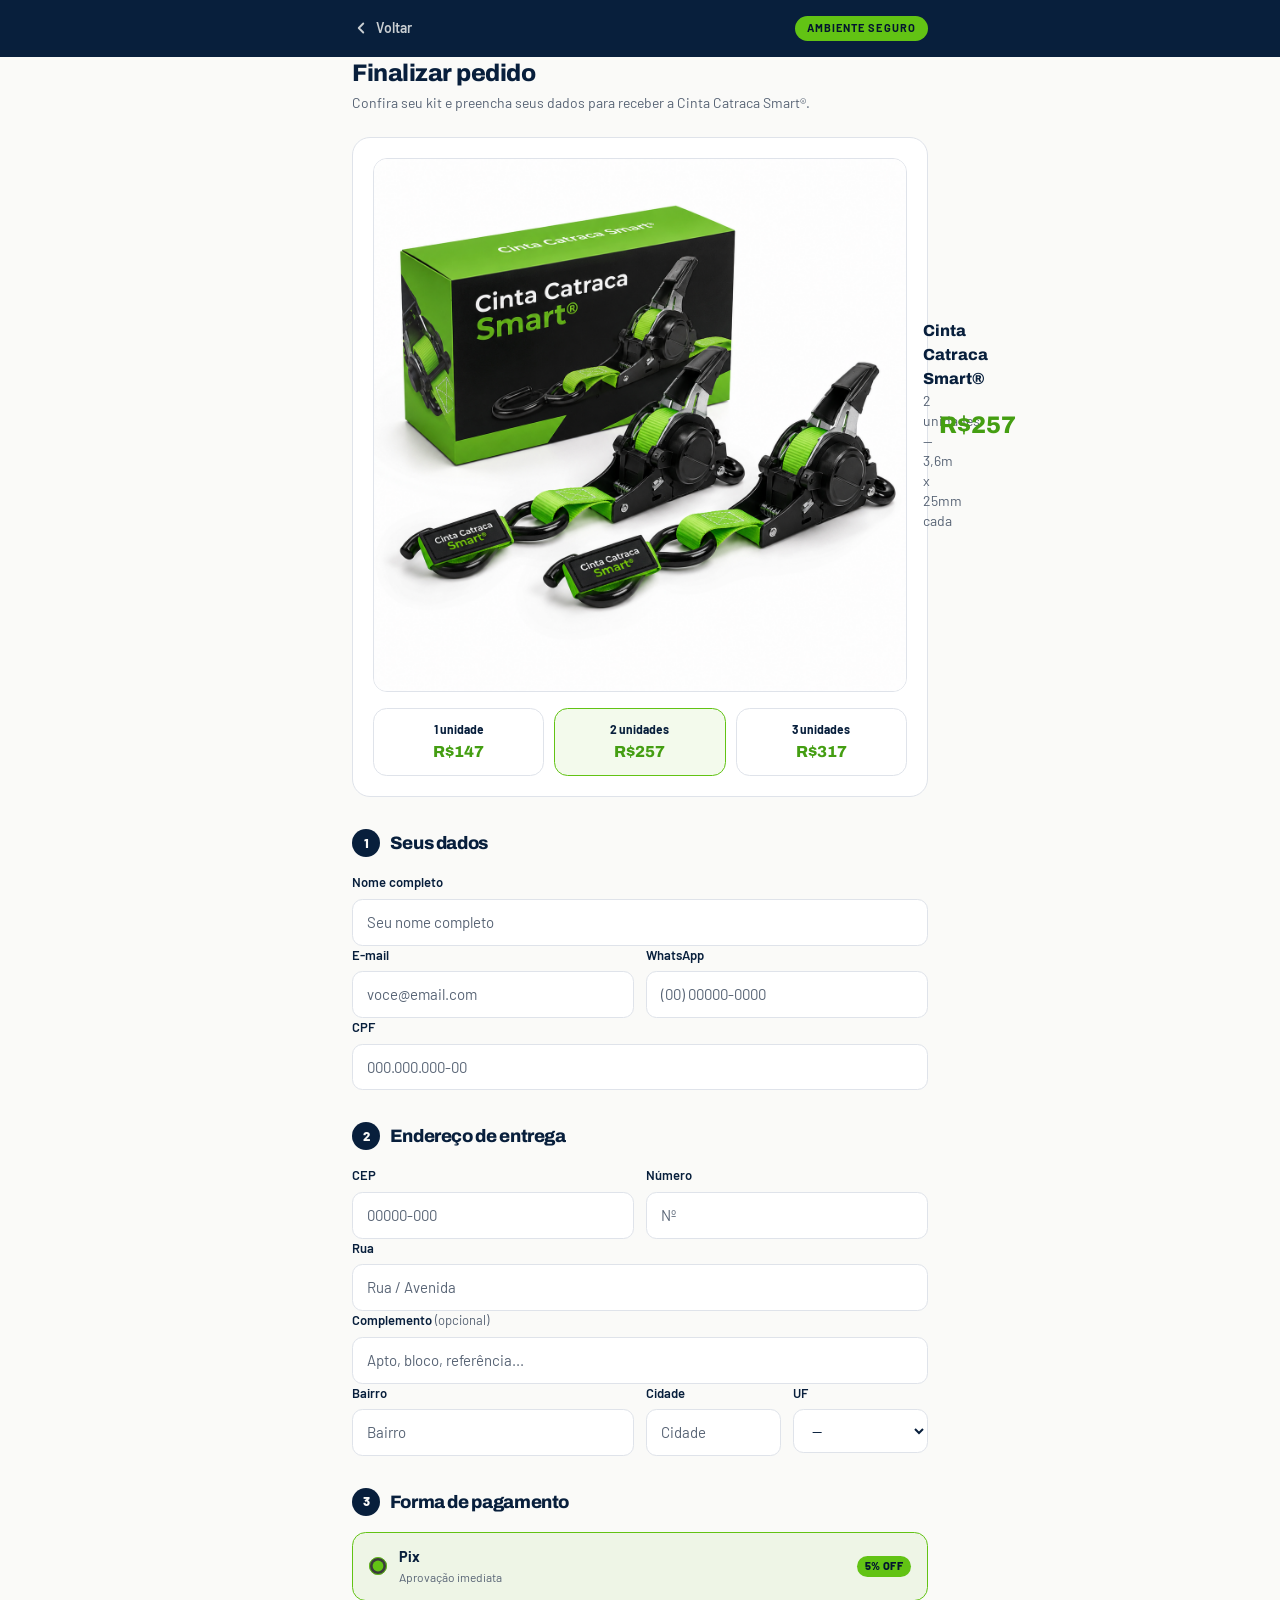
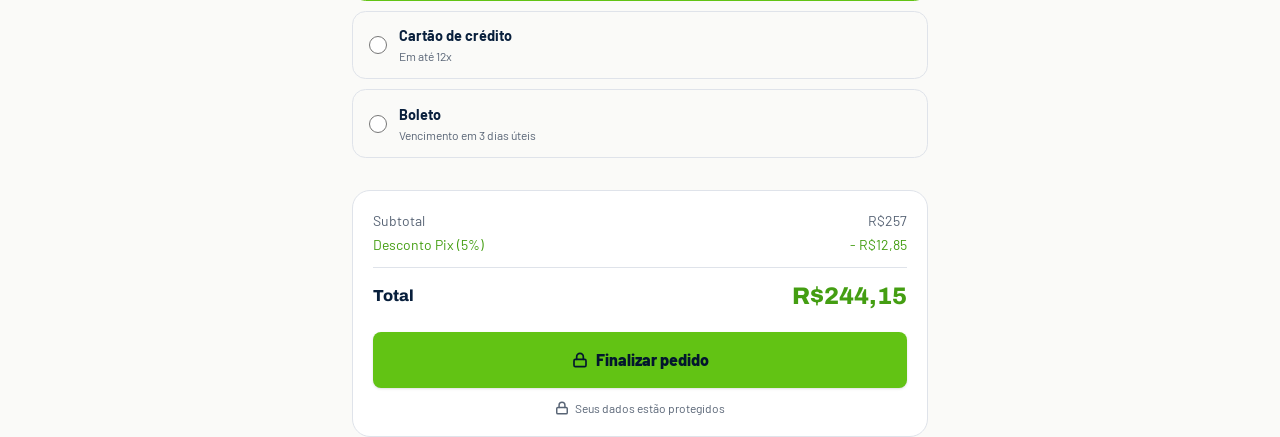
==== checkout.html @ 11b92111 "Add checkout page matching landing page design (ready for Appmax integration)" ====
<!DOCTYPE html>
<html lang="pt-BR">
<head>
<meta charset="utf-8">
<meta name="viewport" content="width=device-width, initial-scale=1">
<link rel="stylesheet" href="css/styles-BChACixR.css" data-precedence="default">
<link rel="stylesheet" href="https://fonts.googleapis.com/css2?family=Archivo:wght@600;700;800;900&family=Barlow:wght@400;500;600;700&display=swap" data-precedence="default">
<link rel="preconnect" href="https://fonts.googleapis.com">
<link rel="preconnect" href="https://fonts.gstatic.com" crossorigin="anonymous">
<link rel="icon" href="images/favicon.png" type="image/png">
<title>Finalizar pedido — Cinta Catraca Smart®</title>
<meta name="robots" content="noindex">
<style>
  /*
    Reaproveita as variáveis de cor já definidas em css/styles-BChACixR.css
    (--navy, --brand, --brand-deep, --border, --muted-foreground, --card,
    --destructive, --primary, --secondary...) — mesma paleta da landing page.
    Só o necessário para os elementos de FORMULÁRIO, que não existiam na
    landing (inputs, seletor de pagamento, stepper). Nada aqui redefine
    cores: tudo usa var(--token) para casar 100% com o design existente.
  */
  .checkout-field{display:flex;flex-direction:column;gap:.375rem}
  .checkout-field label{font-size:.8125rem;font-weight:600;color:var(--navy)}
  .checkout-input{
    width:100%;border:1px solid var(--border);border-radius:.65rem;
    padding:.7rem .85rem;font-size:.9375rem;font-family:inherit;
    color:var(--navy);background:var(--card);transition:border-color .15s,box-shadow .15s;
  }
  .checkout-input:focus{outline:none;border-color:var(--brand);box-shadow:0 0 0 3px color-mix(in oklab, var(--brand) 30%, transparent)}
  .checkout-input::placeholder{color:var(--muted-foreground)}
  .checkout-row2{display:grid;grid-template-columns:1fr 1fr;gap:.75rem}
  .checkout-row3{display:grid;grid-template-columns:2fr 1fr 1fr;gap:.75rem}
  .checkout-section-title{display:flex;align-items:center;gap:.6rem;margin-bottom:1rem}
  .checkout-step-badge{
    display:flex;align-items:center;justify-content:center;
    width:1.75rem;height:1.75rem;border-radius:9999px;background:var(--navy);
    color:var(--navy-foreground);font-size:.8125rem;font-weight:800;flex-shrink:0;
  }
  .pay-option{
    display:flex;align-items:center;gap:.75rem;border:1.5px solid var(--border);
    border-radius:.85rem;padding:.85rem 1rem;cursor:pointer;transition:border-color .15s,background .15s;
  }
  .pay-option:has(input:checked){border-color:var(--brand);background:color-mix(in oklab, var(--brand) 8%, transparent)}
  .pay-option input{accent-color:var(--brand);width:1.15rem;height:1.15rem;flex-shrink:0}
  .pay-option .pay-name{font-weight:700;color:var(--navy);font-size:.9rem}
  .pay-option .pay-desc{font-size:.75rem;color:var(--muted-foreground)}
  .pay-badge{
    margin-left:auto;font-size:.6875rem;font-weight:800;text-transform:uppercase;
    letter-spacing:.03em;background:var(--brand);color:var(--primary-foreground);
    padding:.15rem .5rem;border-radius:9999px;
  }
  .kit-pill{border:1.5px solid var(--border);border-radius:.85rem;padding:.7rem .9rem;cursor:pointer;text-align:center;transition:border-color .15s,background .15s}
  .kit-pill:has(input:checked){border-color:var(--brand);background:color-mix(in oklab, var(--brand) 8%, transparent)}
  .kit-pill input{position:absolute;opacity:0;pointer-events:none}
  .kit-pill .kit-pill-label{font-size:.75rem;font-weight:700;color:var(--navy)}
  .kit-pill .kit-pill-price{font-family:Archivo,sans-serif;font-weight:800;color:var(--brand-deep);font-size:1rem;margin-top:.15rem}
  #placeholder-panel{display:none}
  #placeholder-panel.show{display:block}
  @media (max-width:480px){.checkout-row3{grid-template-columns:1.6fr 1fr 1fr}}
</style>
</head>
<body>

<header class="bg-navy px-5 py-4 text-navy-foreground">
  <div class="mx-auto flex w-full max-w-xl items-center justify-between">
    <a href="index.html" class="inline-flex items-center gap-1.5 text-sm font-semibold text-navy-foreground/80 hover:text-navy-foreground">
      <svg xmlns="http://www.w3.org/2000/svg" width="18" height="18" viewBox="0 0 24 24" fill="none" stroke="currentColor" stroke-width="2.5" stroke-linecap="round" stroke-linejoin="round"><path d="m15 18-6-6 6-6"></path></svg>
      Voltar
    </a>
    <p class="inline-flex items-center rounded-full bg-brand px-3 py-1 text-[11px] font-bold tracking-widest text-primary-foreground uppercase">Ambiente seguro</p>
  </div>
</header>

<main class="px-5 py-8">
  <div class="mx-auto w-full max-w-xl">

    <h1 class="font-display text-navy text-2xl font-extrabold">Finalizar pedido</h1>
    <p class="mt-1 text-sm text-muted-foreground">Confira seu kit e preencha seus dados para receber a Cinta Catraca Smart®.</p>

    <!-- Resumo do pedido -->
    <section class="mt-6 rounded-2xl border bg-card p-5 border-border">
      <div class="flex items-center gap-4">
        <img src="images/01.png" alt="Cinta Catraca Smart®" class="h-20 w-20 rounded-xl border border-border object-cover bg-white">
        <div class="min-w-0 flex-1">
          <p class="font-display text-navy font-extrabold">Cinta Catraca Smart®</p>
          <p id="kit-desc" class="text-sm text-muted-foreground">1 unidade — 3,6m x 25mm</p>
        </div>
        <p id="kit-price" class="font-display text-brand-deep text-2xl font-extrabold shrink-0">R$147</p>
      </div>

      <div class="mt-4 grid grid-cols-3 gap-2.5" role="radiogroup" aria-label="Escolha o kit">
        <label class="kit-pill">
          <input type="radio" name="kit" value="1" data-price="147" data-desc="1 unidade — 3,6m x 25mm">
          <p class="kit-pill-label">1 unidade</p>
          <p class="kit-pill-price">R$147</p>
        </label>
        <label class="kit-pill">
          <input type="radio" name="kit" value="2" data-price="257" data-desc="2 unidades — 3,6m x 25mm cada" checked>
          <p class="kit-pill-label">2 unidades</p>
          <p class="kit-pill-price">R$257</p>
        </label>
        <label class="kit-pill">
          <input type="radio" name="kit" value="3" data-price="317" data-desc="3 unidades — 3,6m x 25mm cada">
          <p class="kit-pill-label">3 unidades</p>
          <p class="kit-pill-price">R$317</p>
        </label>
      </div>
    </section>

    <form id="checkout-form">

      <!-- Dados pessoais -->
      <section class="mt-8">
        <div class="checkout-section-title">
          <span class="checkout-step-badge">1</span>
          <h2 class="font-display text-navy text-lg font-extrabold">Seus dados</h2>
        </div>
        <div class="flex flex-col gap-3.5">
          <div class="checkout-field">
            <label for="f-nome">Nome completo</label>
            <input class="checkout-input" id="f-nome" name="nome" type="text" autocomplete="name" placeholder="Seu nome completo" required>
          </div>
          <div class="checkout-row2">
            <div class="checkout-field">
              <label for="f-email">E-mail</label>
              <input class="checkout-input" id="f-email" name="email" type="email" autocomplete="email" placeholder="voce@email.com" required>
            </div>
            <div class="checkout-field">
              <label for="f-telefone">WhatsApp</label>
              <input class="checkout-input" id="f-telefone" name="telefone" type="tel" autocomplete="tel" placeholder="(00) 00000-0000" inputmode="numeric" required>
            </div>
          </div>
          <div class="checkout-field">
            <label for="f-cpf">CPF</label>
            <input class="checkout-input" id="f-cpf" name="cpf" type="text" placeholder="000.000.000-00" inputmode="numeric" maxlength="14" required>
          </div>
        </div>
      </section>

      <!-- Endereço -->
      <section class="mt-8">
        <div class="checkout-section-title">
          <span class="checkout-step-badge">2</span>
          <h2 class="font-display text-navy text-lg font-extrabold">Endereço de entrega</h2>
        </div>
        <div class="flex flex-col gap-3.5">
          <div class="checkout-row2">
            <div class="checkout-field">
              <label for="f-cep">CEP</label>
              <input class="checkout-input" id="f-cep" name="cep" type="text" placeholder="00000-000" inputmode="numeric" maxlength="9" required>
            </div>
            <div class="checkout-field">
              <label for="f-numero">Número</label>
              <input class="checkout-input" id="f-numero" name="numero" type="text" placeholder="Nº" required>
            </div>
          </div>
          <div class="checkout-field">
            <label for="f-rua">Rua</label>
            <input class="checkout-input" id="f-rua" name="rua" type="text" placeholder="Rua / Avenida" required>
          </div>
          <div class="checkout-field">
            <label for="f-complemento">Complemento <span class="text-muted-foreground font-normal">(opcional)</span></label>
            <input class="checkout-input" id="f-complemento" name="complemento" type="text" placeholder="Apto, bloco, referência...">
          </div>
          <div class="checkout-row2">
            <div class="checkout-field">
              <label for="f-bairro">Bairro</label>
              <input class="checkout-input" id="f-bairro" name="bairro" type="text" placeholder="Bairro" required>
            </div>
            <div class="checkout-row2" style="gap:.75rem">
              <div class="checkout-field">
                <label for="f-cidade">Cidade</label>
                <input class="checkout-input" id="f-cidade" name="cidade" type="text" placeholder="Cidade" required>
              </div>
              <div class="checkout-field">
                <label for="f-estado">UF</label>
                <select class="checkout-input" id="f-estado" name="estado" required>
                  <option value="">--</option>
                  <option>AC</option><option>AL</option><option>AP</option><option>AM</option><option>BA</option>
                  <option>CE</option><option>DF</option><option>ES</option><option>GO</option><option>MA</option>
                  <option>MT</option><option>MS</option><option>MG</option><option>PA</option><option>PB</option>
                  <option>PR</option><option>PE</option><option>PI</option><option>RJ</option><option>RN</option>
                  <option>RS</option><option>RO</option><option>RR</option><option>SC</option><option>SP</option>
                  <option>SE</option><option>TO</option>
                </select>
              </div>
            </div>
          </div>
          <p id="cep-status" class="text-xs text-muted-foreground"></p>
        </div>
      </section>

      <!-- Pagamento -->
      <section class="mt-8">
        <div class="checkout-section-title">
          <span class="checkout-step-badge">3</span>
          <h2 class="font-display text-navy text-lg font-extrabold">Forma de pagamento</h2>
        </div>
        <div class="flex flex-col gap-2.5" role="radiogroup" aria-label="Forma de pagamento">
          <label class="pay-option">
            <input type="radio" name="pagamento" value="pix" checked>
            <div>
              <p class="pay-name">Pix</p>
              <p class="pay-desc">Aprovação imediata</p>
            </div>
            <span class="pay-badge">5% off</span>
          </label>
          <label class="pay-option">
            <input type="radio" name="pagamento" value="credit_card">
            <div>
              <p class="pay-name">Cartão de crédito</p>
              <p class="pay-desc">Em até 12x</p>
            </div>
          </label>
          <label class="pay-option">
            <input type="radio" name="pagamento" value="boleto">
            <div>
              <p class="pay-name">Boleto</p>
              <p class="pay-desc">Vencimento em 3 dias úteis</p>
            </div>
          </label>
        </div>
      </section>

      <!-- Total + CTA -->
      <section class="mt-8 rounded-2xl border bg-card p-5 border-border">
        <div class="flex items-center justify-between text-sm text-muted-foreground">
          <span>Subtotal</span>
          <span id="total-subtotal">R$257</span>
        </div>
        <div id="total-discount-row" class="mt-1 flex items-center justify-between text-sm" style="color:var(--brand-deep)">
          <span>Desconto Pix (5%)</span>
          <span id="total-discount">- R$12,85</span>
        </div>
        <div class="mt-3 flex items-center justify-between border-t border-border pt-3">
          <span class="font-display text-navy font-extrabold">Total</span>
          <span id="total-final" class="font-display text-brand-deep text-2xl font-extrabold">R$244,15</span>
        </div>

        <button type="submit" class="mt-5 inline-flex items-center justify-center gap-2 whitespace-nowrap cursor-pointer transition-colors focus-visible:outline-none focus-visible:ring-1 focus-visible:ring-ring [&_svg]:pointer-events-none [&_svg]:size-4 [&_svg]:shrink-0 bg-primary text-primary-foreground shadow hover:bg-primary/90 rounded-md px-8 h-14 w-full text-base font-extrabold">
          <svg xmlns="http://www.w3.org/2000/svg" width="24" height="24" viewBox="0 0 24 24" fill="none" stroke="currentColor" stroke-width="2.5" stroke-linecap="round" stroke-linejoin="round"><rect width="18" height="11" x="3" y="11" rx="2" ry="2"></rect><path d="M7 11V7a5 5 0 0 1 10 0v4"></path></svg>
          Finalizar pedido
        </button>

        <p class="mt-3 flex items-center justify-center gap-1.5 text-xs text-muted-foreground">
          <svg xmlns="http://www.w3.org/2000/svg" width="14" height="14" viewBox="0 0 24 24" fill="none" stroke="currentColor" stroke-width="2.5" stroke-linecap="round" stroke-linejoin="round"><rect width="18" height="11" x="3" y="11" rx="2" ry="2"></rect><path d="M7 11V7a5 5 0 0 1 10 0v4"></path></svg>
          Seus dados estão protegidos
        </p>
      </section>
    </form>

    <!-- Painel exibido no submit, enquanto a integração de pagamento não está no ar -->
    <section id="placeholder-panel" class="mt-6 rounded-2xl border-2 p-5" style="border-color:var(--brand)">
      <p class="font-display text-navy font-extrabold">Recebemos seus dados! 🎉</p>
      <p class="mt-2 text-sm text-muted-foreground">
        Nosso pagamento online está em atualização. Em poucos minutos falamos com você
        pelo WhatsApp <strong id="placeholder-phone"></strong> para confirmar o pedido e o pagamento.
      </p>
    </section>

  </div>
</main>

<script>
/*
  ---------------------------------------------------------------------------
  INTEGRAÇÃO FUTURA (Appmax via API do backend DropBR):
  Quando o Appmax estiver de volta, troque a função `submitOrderPlaceholder`
  abaixo por chamadas reais ao backend, seguindo o fluxo do README do DropBR:

    1) POST {DROPBR_API_URL}/api/checkout/session
       body: { offer_slug, utm_source, utm_campaign, ... }
       -> recebe { checkout_url } (ou aqui, os dados já estão nesta página)

    2) POST {DROPBR_API_URL}/api/orders
       body: {
         customer: { name, email, phone, cpf },
         address: { cep, street, number, complement, neighborhood, city, state },
         payment_method: 'pix' | 'credit_card' | 'boleto',
         offer_slug / kit selecionado, quantity
       }
       -> o backend cria o pedido e chama a Appmax; resposta traz o status
          do pagamento (ex.: QR code do Pix, link do boleto, ou 3DS do cartão).

  Nada nesta página fala diretamente com a Appmax — ela sempre passa pelo
  backend DropBR (nunca exponha chaves de API no front-end).
  ---------------------------------------------------------------------------
*/
(function () {
  var KITS = {
    '1': { price: 147, desc: '1 unidade — 3,6m x 25mm' },
    '2': { price: 257, desc: '2 unidades — 3,6m x 25mm cada' },
    '3': { price: 317, desc: '3 unidades — 3,6m x 25mm cada' }
  };

  var kitInputs = document.querySelectorAll('input[name="kit"]');
  var payInputs = document.querySelectorAll('input[name="pagamento"]');
  var kitDescEl = document.getElementById('kit-desc');
  var kitPriceEl = document.getElementById('kit-price');
  var subtotalEl = document.getElementById('total-subtotal');
  var discountRowEl = document.getElementById('total-discount-row');
  var discountEl = document.getElementById('total-discount');
  var finalEl = document.getElementById('total-final');

  function fmt(n) {
    return 'R$' + n.toFixed(2).replace('.', ',').replace(/,00$/, '');
  }

  function selectedKit() {
    var checked = document.querySelector('input[name="kit"]:checked');
    return checked ? checked.value : '2';
  }
  function selectedPayment() {
    var checked = document.querySelector('input[name="pagamento"]:checked');
    return checked ? checked.value : 'pix';
  }

  function recalc() {
    var kit = KITS[selectedKit()];
    kitDescEl.textContent = kit.desc;
    kitPriceEl.textContent = fmt(kit.price);
    subtotalEl.textContent = fmt(kit.price);

    var isPix = selectedPayment() === 'pix';
    var discount = isPix ? kit.price * 0.05 : 0;
    discountRowEl.style.display = isPix ? 'flex' : 'none';
    discountEl.textContent = '- ' + fmt(discount);
    finalEl.textContent = fmt(kit.price - discount);
  }

  kitInputs.forEach(function (el) { el.addEventListener('change', recalc); });
  payInputs.forEach(function (el) { el.addEventListener('change', recalc); });

  // Pré-seleciona o kit pela URL, ex: checkout.html?kit=2
  var urlKit = new URLSearchParams(location.search).get('kit');
  if (urlKit && KITS[urlKit]) {
    var toCheck = document.querySelector('input[name="kit"][value="' + urlKit + '"]');
    if (toCheck) toCheck.checked = true;
  }
  recalc();

  // Máscaras simples (CPF, telefone, CEP) — só formatação visual
  function onlyDigits(v) { return v.replace(/\D/g, ''); }
  document.getElementById('f-cpf').addEventListener('input', function (e) {
    var d = onlyDigits(e.target.value).slice(0, 11);
    e.target.value = d
      .replace(/(\d{3})(\d)/, '$1.$2')
      .replace(/(\d{3})(\d)/, '$1.$2')
      .replace(/(\d{3})(\d{1,2})$/, '$1-$2');
  });
  document.getElementById('f-telefone').addEventListener('input', function (e) {
    var d = onlyDigits(e.target.value).slice(0, 11);
    if (d.length > 10) {
      e.target.value = d.replace(/(\d{2})(\d{5})(\d{0,4})/, '($1) $2-$3');
    } else {
      e.target.value = d.replace(/(\d{2})(\d{4})(\d{0,4})/, '($1) $2-$3');
    }
  });

  var cepEl = document.getElementById('f-cep');
  var cepStatus = document.getElementById('cep-status');
  cepEl.addEventListener('input', function (e) {
    var d = onlyDigits(e.target.value).slice(0, 8);
    e.target.value = d.replace(/(\d{5})(\d{0,3})/, '$1-$2');
  });
  cepEl.addEventListener('blur', function () {
    var d = onlyDigits(cepEl.value);
    if (d.length !== 8) return;
    cepStatus.textContent = 'Buscando endereço...';
    fetch('https://viacep.com.br/ws/' + d + '/json/')
      .then(function (r) { return r.json(); })
      .then(function (data) {
        if (data.erro) { cepStatus.textContent = 'CEP não encontrado — preencha manualmente.'; return; }
        document.getElementById('f-rua').value = data.logradouro || '';
        document.getElementById('f-bairro').value = data.bairro || '';
        document.getElementById('f-cidade').value = data.localidade || '';
        document.getElementById('f-estado').value = data.uf || '';
        cepStatus.textContent = '';
        document.getElementById('f-numero').focus();
      })
      .catch(function () { cepStatus.textContent = 'Não foi possível buscar o CEP agora — preencha manualmente.'; });
  });

  // Envio: por enquanto, sem gateway de pagamento ativo (ver comentário acima).
  document.getElementById('checkout-form').addEventListener('submit', function (e) {
    e.preventDefault();
    submitOrderPlaceholder();
  });

  function submitOrderPlaceholder() {
    var phone = document.getElementById('f-telefone').value || 'informado';
    document.getElementById('placeholder-phone').textContent = phone;
    var panel = document.getElementById('placeholder-panel');
    panel.classList.add('show');
    panel.scrollIntoView({ behavior: 'smooth', block: 'center' });

    // Dados coletados (para depuração / futura integração):
    console.log('[checkout] pedido (placeholder, sem integração real ainda):', {
      kit: selectedKit(),
      pagamento: selectedPayment(),
      nome: document.getElementById('f-nome').value,
      email: document.getElementById('f-email').value,
      telefone: phone,
      cpf: document.getElementById('f-cpf').value,
      endereco: {
        cep: document.getElementById('f-cep').value,
        rua: document.getElementById('f-rua').value,
        numero: document.getElementById('f-numero').value,
        complemento: document.getElementById('f-complemento').value,
        bairro: document.getElementById('f-bairro').value,
        cidade: document.getElementById('f-cidade').value,
        estado: document.getElementById('f-estado').value
      }
    });
  }
})();
</script>
</body>
</html>
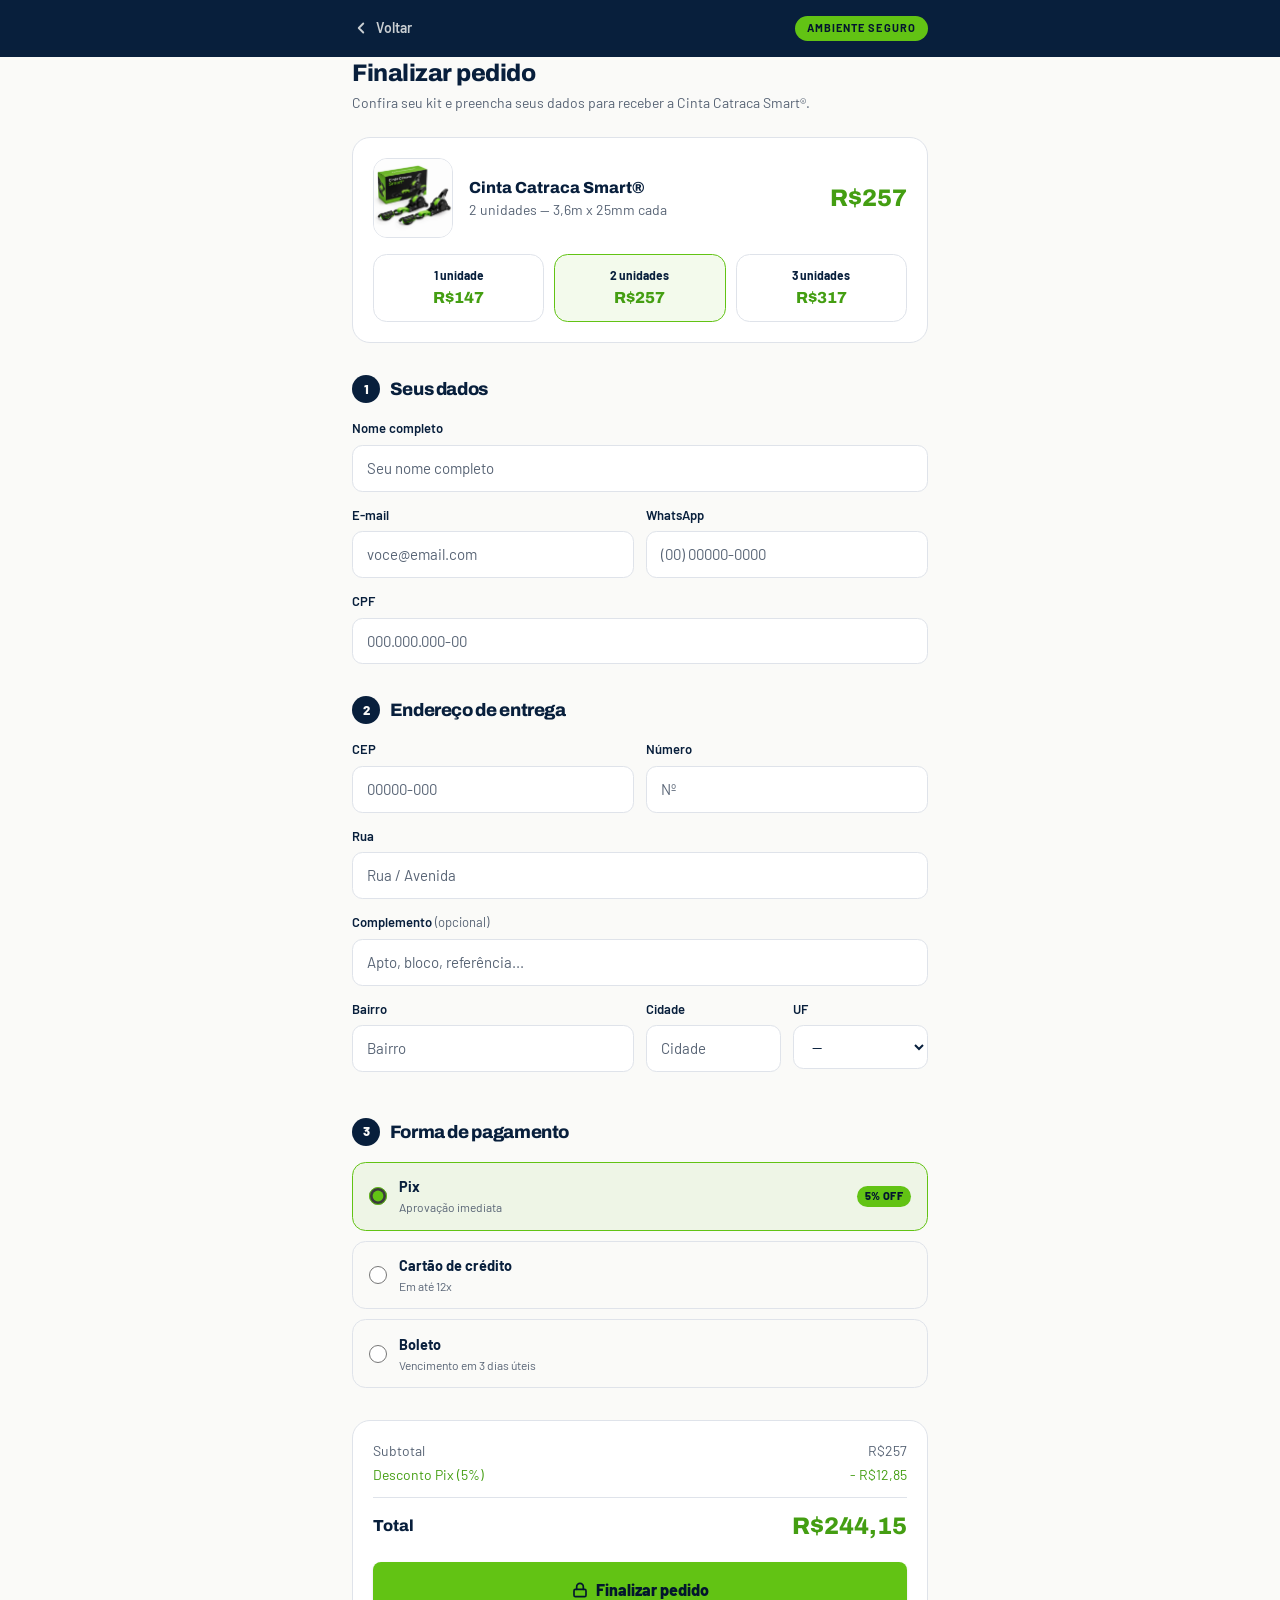
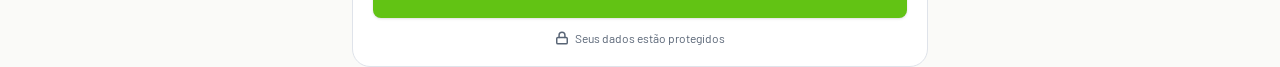
==== commit 3c0ee61e: "Fix checkout.html: use classes present in the compiled stylesheet" ====
--- a/checkout.html
+++ b/checkout.html
@@ -80,7 +80,7 @@
     <!-- Resumo do pedido -->
     <section class="mt-6 rounded-2xl border bg-card p-5 border-border">
       <div class="flex items-center gap-4">
-        <img src="images/01.png" alt="Cinta Catraca Smart®" class="h-20 w-20 rounded-xl border border-border object-cover bg-white">
+        <img src="images/01.png" alt="Cinta Catraca Smart®" class="rounded-xl border border-border object-cover bg-white" style="height:5rem;width:5rem">
         <div class="min-w-0 flex-1">
           <p class="font-display text-navy font-extrabold">Cinta Catraca Smart®</p>
           <p id="kit-desc" class="text-sm text-muted-foreground">1 unidade — 3,6m x 25mm</p>
@@ -115,7 +115,7 @@
           <span class="checkout-step-badge">1</span>
           <h2 class="font-display text-navy text-lg font-extrabold">Seus dados</h2>
         </div>
-        <div class="flex flex-col gap-3.5">
+        <div class="flex flex-col gap-3" style="gap:.875rem">
           <div class="checkout-field">
             <label for="f-nome">Nome completo</label>
             <input class="checkout-input" id="f-nome" name="nome" type="text" autocomplete="name" placeholder="Seu nome completo" required>
@@ -143,7 +143,7 @@
           <span class="checkout-step-badge">2</span>
           <h2 class="font-display text-navy text-lg font-extrabold">Endereço de entrega</h2>
         </div>
-        <div class="flex flex-col gap-3.5">
+        <div class="flex flex-col gap-3" style="gap:.875rem">
           <div class="checkout-row2">
             <div class="checkout-field">
               <label for="f-cep">CEP</label>
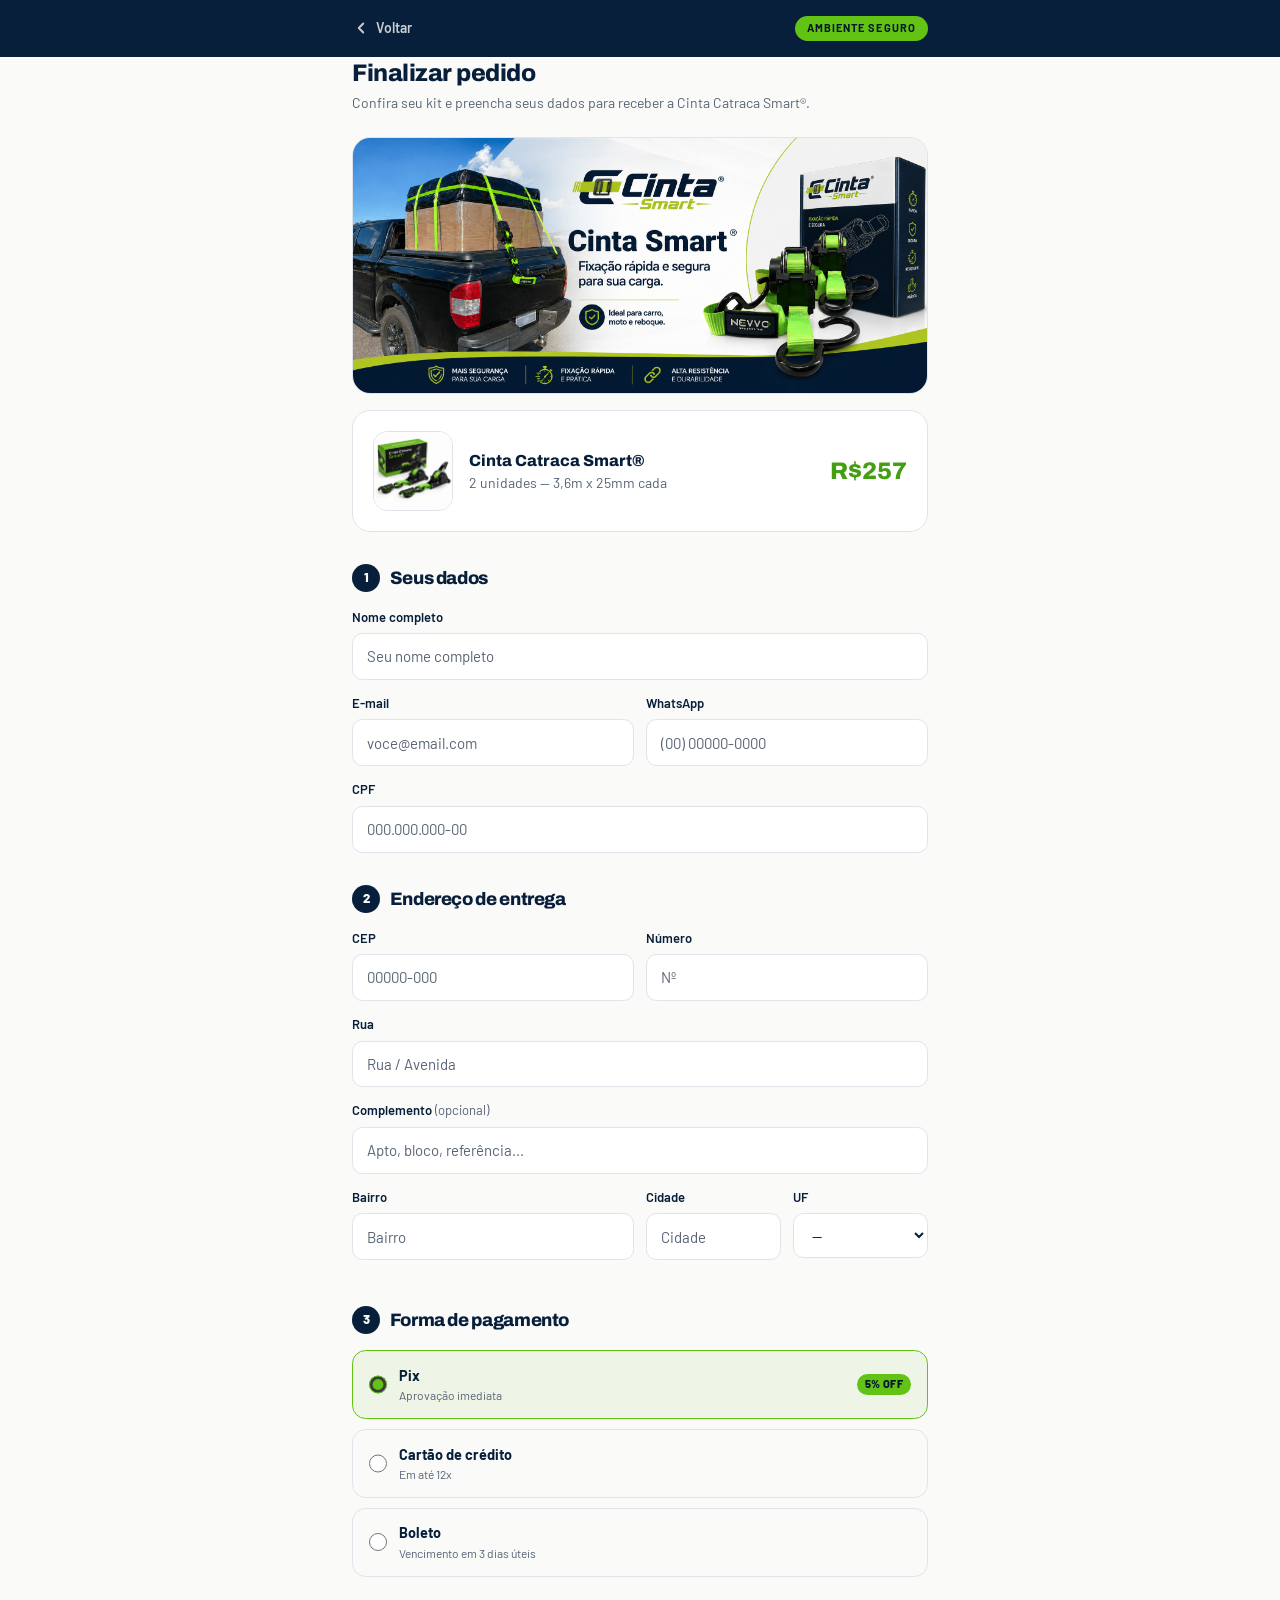
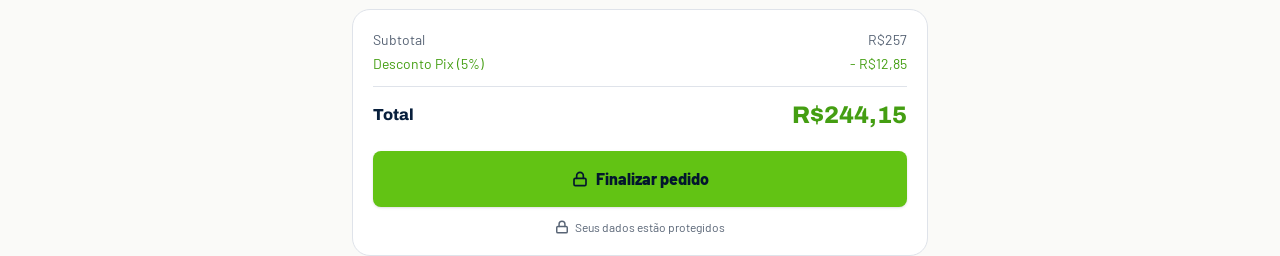
==== commit b244bf13: "Checkout: remove kit switcher (chosen on landing page), add product banner" ====
--- a/checkout.html
+++ b/checkout.html
@@ -49,11 +49,6 @@
     letter-spacing:.03em;background:var(--brand);color:var(--primary-foreground);
     padding:.15rem .5rem;border-radius:9999px;
   }
-  .kit-pill{border:1.5px solid var(--border);border-radius:.85rem;padding:.7rem .9rem;cursor:pointer;text-align:center;transition:border-color .15s,background .15s}
-  .kit-pill:has(input:checked){border-color:var(--brand);background:color-mix(in oklab, var(--brand) 8%, transparent)}
-  .kit-pill input{position:absolute;opacity:0;pointer-events:none}
-  .kit-pill .kit-pill-label{font-size:.75rem;font-weight:700;color:var(--navy)}
-  .kit-pill .kit-pill-price{font-family:Archivo,sans-serif;font-weight:800;color:var(--brand-deep);font-size:1rem;margin-top:.15rem}
   #placeholder-panel{display:none}
   #placeholder-panel.show{display:block}
   @media (max-width:480px){.checkout-row3{grid-template-columns:1.6fr 1fr 1fr}}
@@ -77,8 +72,11 @@
     <h1 class="font-display text-navy text-2xl font-extrabold">Finalizar pedido</h1>
     <p class="mt-1 text-sm text-muted-foreground">Confira seu kit e preencha seus dados para receber a Cinta Catraca Smart®.</p>
 
-    <!-- Resumo do pedido -->
-    <section class="mt-6 rounded-2xl border bg-card p-5 border-border">
+    <!-- Banner do produto -->
+    <img src="images/banner-cinta-smart.png" alt="Cinta Catraca Smart® — fixação rápida e segura para sua carga" class="mt-6 w-full rounded-2xl border border-border">
+
+    <!-- Resumo do pedido (kit já escolhido na landing page, via ?kit=) -->
+    <section class="mt-4 rounded-2xl border bg-card p-5 border-border">
       <div class="flex items-center gap-4">
         <img src="images/01.png" alt="Cinta Catraca Smart®" class="rounded-xl border border-border object-cover bg-white" style="height:5rem;width:5rem">
         <div class="min-w-0 flex-1">
@@ -86,24 +84,6 @@
           <p id="kit-desc" class="text-sm text-muted-foreground">1 unidade — 3,6m x 25mm</p>
         </div>
         <p id="kit-price" class="font-display text-brand-deep text-2xl font-extrabold shrink-0">R$147</p>
-      </div>
-
-      <div class="mt-4 grid grid-cols-3 gap-2.5" role="radiogroup" aria-label="Escolha o kit">
-        <label class="kit-pill">
-          <input type="radio" name="kit" value="1" data-price="147" data-desc="1 unidade — 3,6m x 25mm">
-          <p class="kit-pill-label">1 unidade</p>
-          <p class="kit-pill-price">R$147</p>
-        </label>
-        <label class="kit-pill">
-          <input type="radio" name="kit" value="2" data-price="257" data-desc="2 unidades — 3,6m x 25mm cada" checked>
-          <p class="kit-pill-label">2 unidades</p>
-          <p class="kit-pill-price">R$257</p>
-        </label>
-        <label class="kit-pill">
-          <input type="radio" name="kit" value="3" data-price="317" data-desc="3 unidades — 3,6m x 25mm cada">
-          <p class="kit-pill-label">3 unidades</p>
-          <p class="kit-pill-price">R$317</p>
-        </label>
       </div>
     </section>
 
@@ -293,7 +273,9 @@
     '3': { price: 317, desc: '3 unidades — 3,6m x 25mm cada' }
   };
 
-  var kitInputs = document.querySelectorAll('input[name="kit"]');
+  // O kit é escolhido na landing page (cada botão "COMPRAR" leva pra
+  // checkout.html?kit=1|2|3) — aqui só lemos a URL, sem seletor visível.
+  var currentKit = '2';
   var payInputs = document.querySelectorAll('input[name="pagamento"]');
   var kitDescEl = document.getElementById('kit-desc');
   var kitPriceEl = document.getElementById('kit-price');
@@ -307,8 +289,7 @@
   }
 
   function selectedKit() {
-    var checked = document.querySelector('input[name="kit"]:checked');
-    return checked ? checked.value : '2';
+    return currentKit;
   }
   function selectedPayment() {
     var checked = document.querySelector('input[name="pagamento"]:checked');
@@ -328,15 +309,11 @@
     finalEl.textContent = fmt(kit.price - discount);
   }
 
-  kitInputs.forEach(function (el) { el.addEventListener('change', recalc); });
   payInputs.forEach(function (el) { el.addEventListener('change', recalc); });
 
-  // Pré-seleciona o kit pela URL, ex: checkout.html?kit=2
+  // Kit definido pela URL, ex: checkout.html?kit=2 (link vindo da landing page)
   var urlKit = new URLSearchParams(location.search).get('kit');
-  if (urlKit && KITS[urlKit]) {
-    var toCheck = document.querySelector('input[name="kit"][value="' + urlKit + '"]');
-    if (toCheck) toCheck.checked = true;
-  }
+  if (urlKit && KITS[urlKit]) currentKit = urlKit;
   recalc();
 
   // Máscaras simples (CPF, telefone, CEP) — só formatação visual
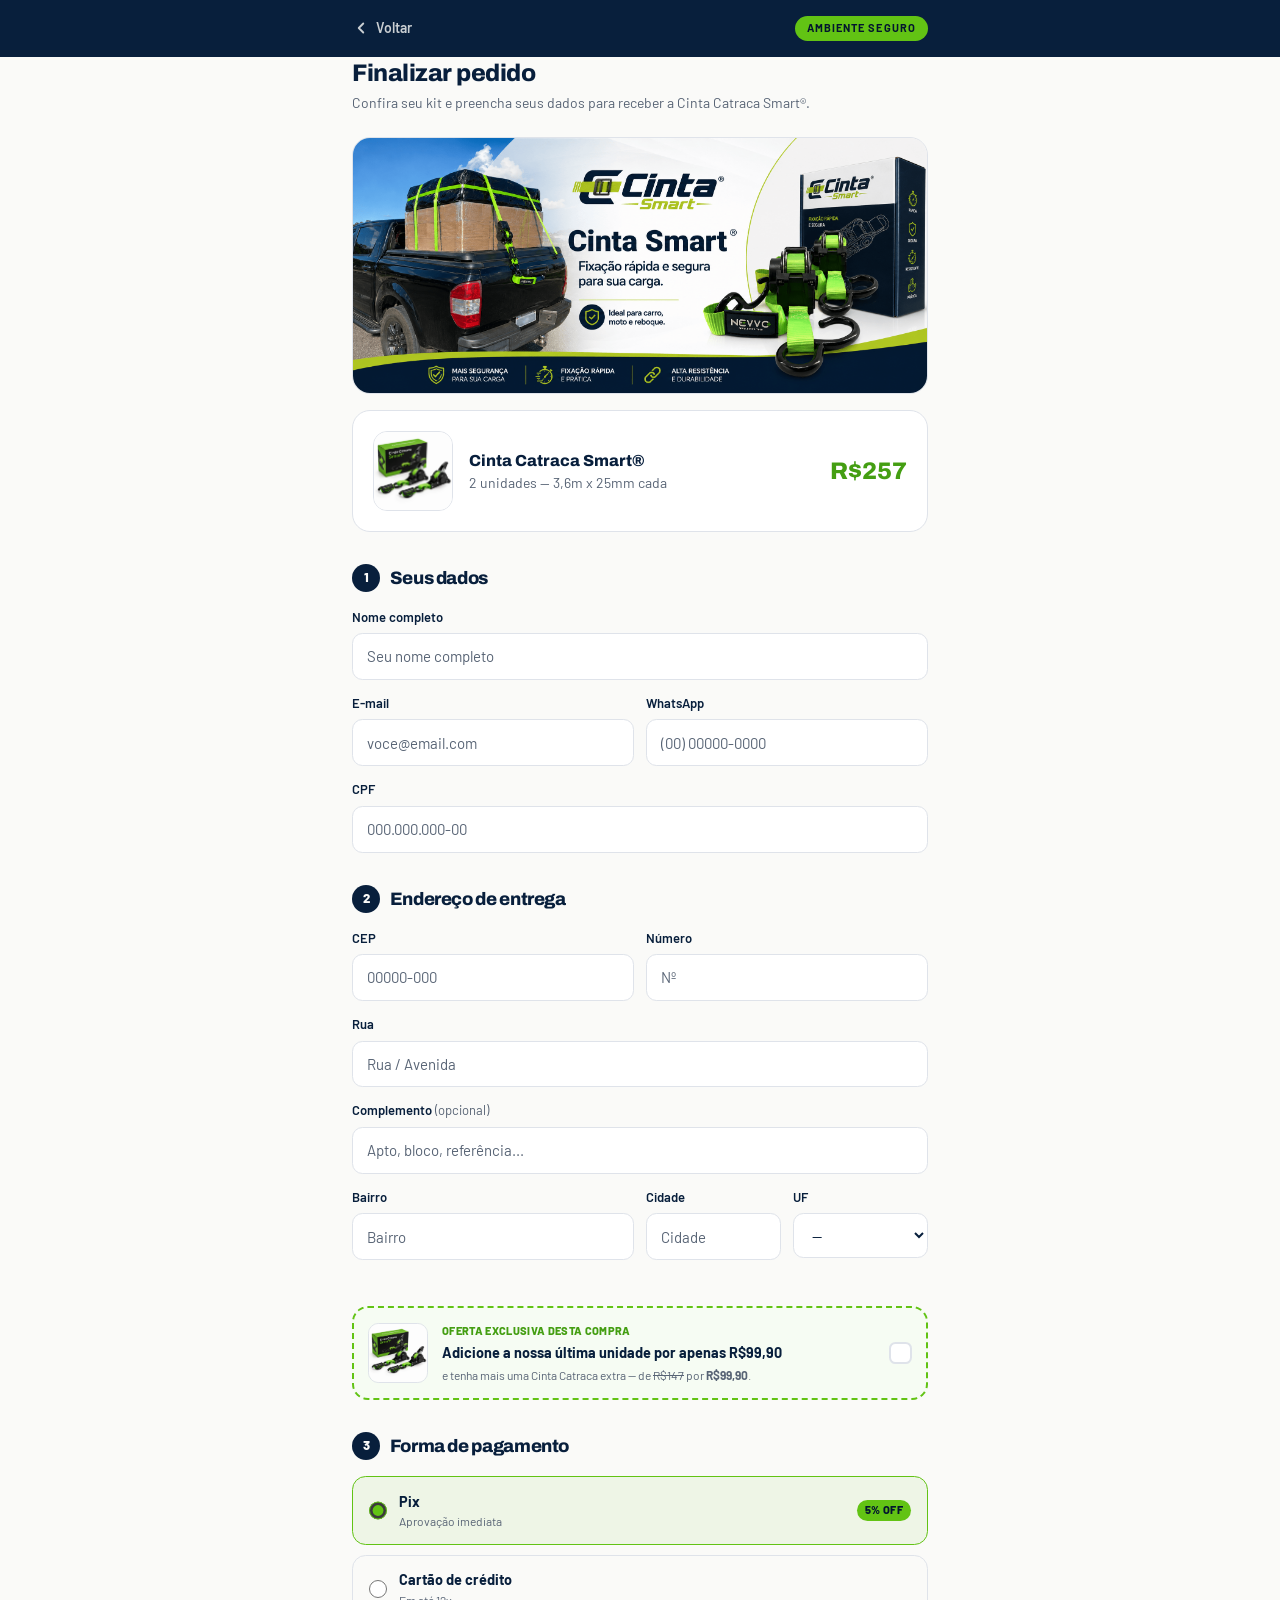
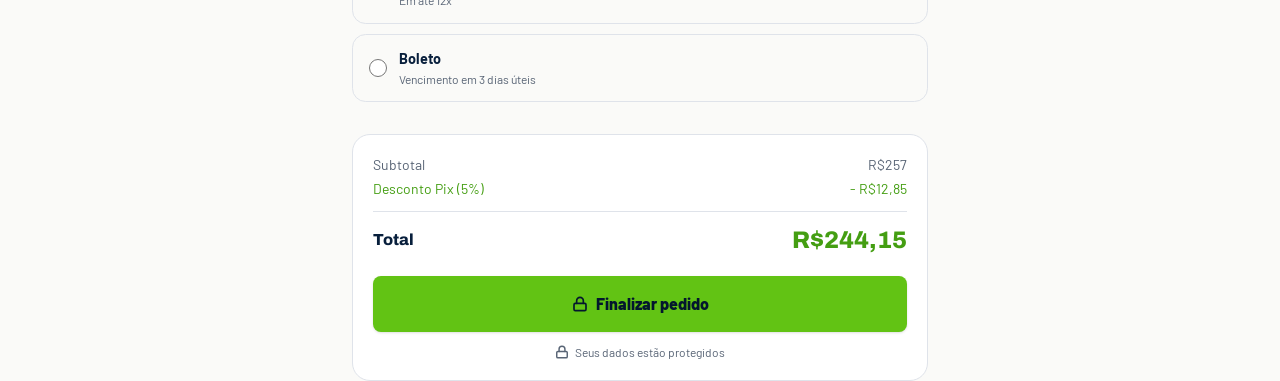
==== commit 06812ac2: "Add order bump (extra unit R\,90) near payment section" ====
--- a/checkout.html
+++ b/checkout.html
@@ -49,6 +49,26 @@
     letter-spacing:.03em;background:var(--brand);color:var(--primary-foreground);
     padding:.15rem .5rem;border-radius:9999px;
   }
+  .order-bump{
+    display:flex;align-items:center;gap:.85rem;position:relative;
+    border:2px dashed var(--brand);border-radius:1rem;padding:.9rem;
+    cursor:pointer;background:color-mix(in oklab, var(--brand) 6%, var(--card));
+    transition:background .15s,border-style .15s;
+  }
+  .order-bump:has(input:checked){background:color-mix(in oklab, var(--brand) 16%, var(--card));border-style:solid}
+  .order-bump input{position:absolute;opacity:0;pointer-events:none}
+  .order-bump-img{height:3.75rem;width:3.75rem;border-radius:.65rem;border:1px solid var(--border);object-fit:cover;background:#fff;flex-shrink:0}
+  .order-bump-text{min-width:0;flex:1}
+  .order-bump-tag{font-size:.6875rem;font-weight:800;text-transform:uppercase;letter-spacing:.03em;color:var(--brand-deep)}
+  .order-bump-title{font-size:.9rem;font-weight:700;color:var(--navy);margin-top:.15rem}
+  .order-bump-desc{font-size:.75rem;color:var(--muted-foreground);margin-top:.15rem}
+  .order-bump-check{
+    width:1.4rem;height:1.4rem;border-radius:.4rem;border:2px solid var(--border);
+    flex-shrink:0;display:flex;align-items:center;justify-content:center;background:var(--card);
+  }
+  .order-bump-check::after{content:'\2713';color:var(--card);font-size:.85rem;font-weight:900;opacity:0;transition:opacity .15s}
+  .order-bump:has(input:checked) .order-bump-check{background:var(--brand);border-color:var(--brand)}
+  .order-bump:has(input:checked) .order-bump-check::after{opacity:1}
   #placeholder-panel{display:none}
   #placeholder-panel.show{display:block}
   @media (max-width:480px){.checkout-row3{grid-template-columns:1.6fr 1fr 1fr}}
@@ -170,6 +190,20 @@
         </div>
       </section>
 
+      <!-- Order bump -->
+      <section class="mt-8">
+        <label class="order-bump" for="bump-extra">
+          <input type="checkbox" id="bump-extra" name="bump_extra">
+          <img src="images/01.png" alt="Cinta Catraca Smart® extra" class="order-bump-img">
+          <div class="order-bump-text">
+            <p class="order-bump-tag">Oferta exclusiva desta compra</p>
+            <p class="order-bump-title">Adicione a nossa última unidade por apenas R$99,90</p>
+            <p class="order-bump-desc">e tenha mais uma Cinta Catraca extra — de <s>R$147</s> por <strong>R$99,90</strong>.</p>
+          </div>
+          <span class="order-bump-check" aria-hidden="true"></span>
+        </label>
+      </section>
+
       <!-- Pagamento -->
       <section class="mt-8">
         <div class="checkout-section-title">
@@ -207,6 +241,10 @@
         <div class="flex items-center justify-between text-sm text-muted-foreground">
           <span>Subtotal</span>
           <span id="total-subtotal">R$257</span>
+        </div>
+        <div id="total-bump-row" class="mt-1 flex items-center justify-between text-sm" style="color:var(--brand-deep);display:none">
+          <span>Cinta extra (oferta)</span>
+          <span id="total-bump">+ R$99,90</span>
         </div>
         <div id="total-discount-row" class="mt-1 flex items-center justify-between text-sm" style="color:var(--brand-deep)">
           <span>Desconto Pix (5%)</span>
@@ -276,10 +314,13 @@
   // O kit é escolhido na landing page (cada botão "COMPRAR" leva pra
   // checkout.html?kit=1|2|3) — aqui só lemos a URL, sem seletor visível.
   var currentKit = '2';
+  var BUMP_PRICE = 99.90;
   var payInputs = document.querySelectorAll('input[name="pagamento"]');
+  var bumpInput = document.getElementById('bump-extra');
   var kitDescEl = document.getElementById('kit-desc');
   var kitPriceEl = document.getElementById('kit-price');
   var subtotalEl = document.getElementById('total-subtotal');
+  var bumpRowEl = document.getElementById('total-bump-row');
   var discountRowEl = document.getElementById('total-discount-row');
   var discountEl = document.getElementById('total-discount');
   var finalEl = document.getElementById('total-final');
@@ -302,14 +343,22 @@
     kitPriceEl.textContent = fmt(kit.price);
     subtotalEl.textContent = fmt(kit.price);
 
+    var hasBump = bumpInput.checked;
+    bumpRowEl.style.display = hasBump ? 'flex' : 'none';
+
+    // O desconto do Pix vale só sobre o kit — o item extra já sai com
+    // preço especial de oferta única, então não acumula desconto.
     var isPix = selectedPayment() === 'pix';
     var discount = isPix ? kit.price * 0.05 : 0;
     discountRowEl.style.display = isPix ? 'flex' : 'none';
     discountEl.textContent = '- ' + fmt(discount);
-    finalEl.textContent = fmt(kit.price - discount);
+
+    var total = kit.price - discount + (hasBump ? BUMP_PRICE : 0);
+    finalEl.textContent = fmt(total);
   }
 
   payInputs.forEach(function (el) { el.addEventListener('change', recalc); });
+  bumpInput.addEventListener('change', recalc);
 
   // Kit definido pela URL, ex: checkout.html?kit=2 (link vindo da landing page)
   var urlKit = new URLSearchParams(location.search).get('kit');
@@ -374,6 +423,7 @@
     // Dados coletados (para depuração / futura integração):
     console.log('[checkout] pedido (placeholder, sem integração real ainda):', {
       kit: selectedKit(),
+      order_bump_extra: bumpInput.checked,
       pagamento: selectedPayment(),
       nome: document.getElementById('f-nome').value,
       email: document.getElementById('f-email').value,
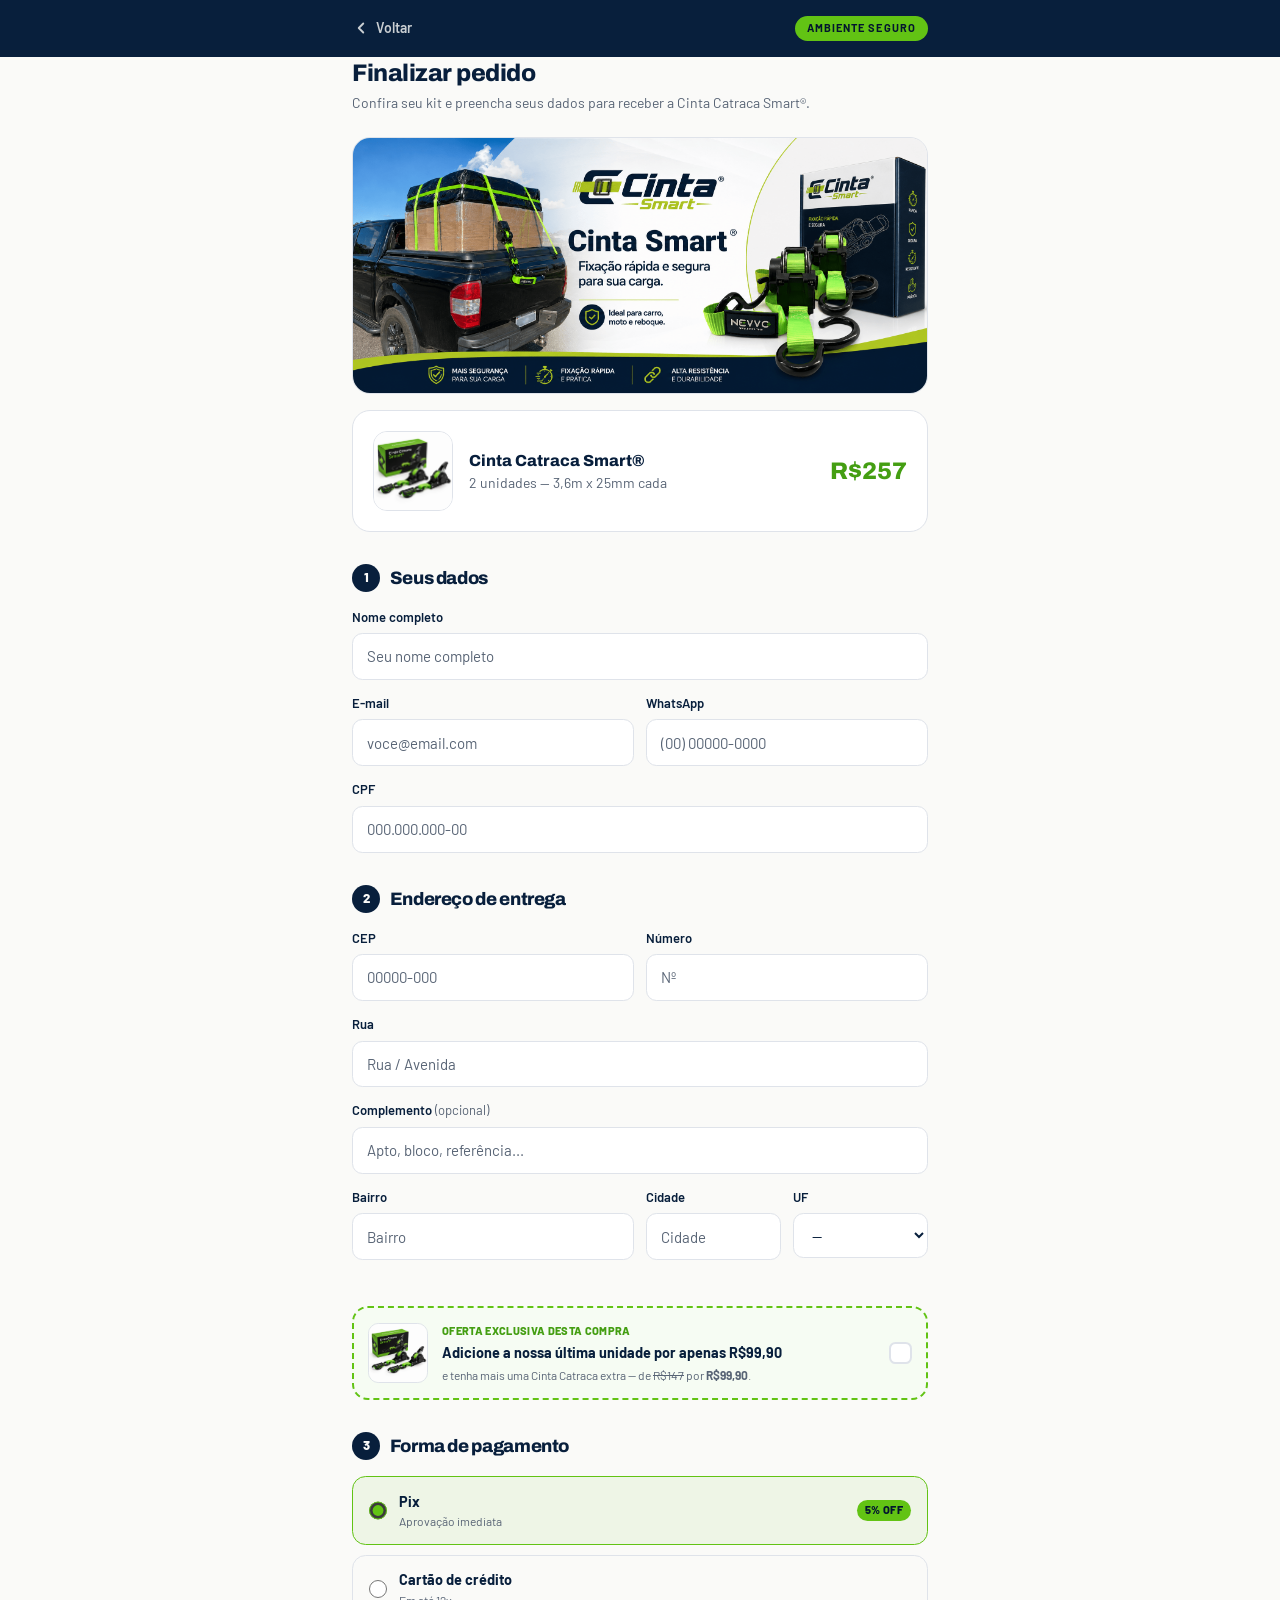
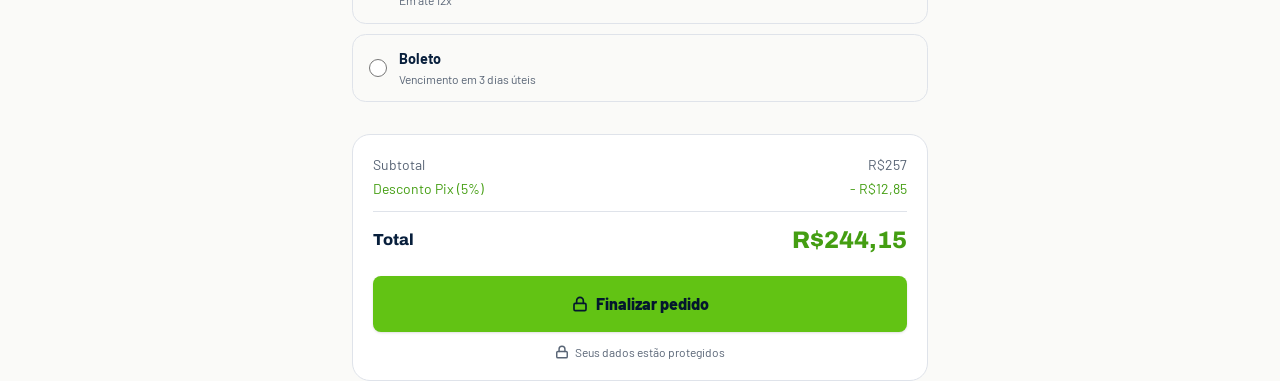
==== commit 468139e0: "Mobile: lock horizontal scroll (overflow-x hidden on html/body)" ====
--- a/checkout.html
+++ b/checkout.html
@@ -11,6 +11,7 @@
 <title>Finalizar pedido — Cinta Catraca Smart®</title>
 <meta name="robots" content="noindex">
 <style>
+  html,body{overflow-x:hidden;max-width:100%}
   /*
     Reaproveita as variáveis de cor já definidas em css/styles-BChACixR.css
     (--navy, --brand, --brand-deep, --border, --muted-foreground, --card,
